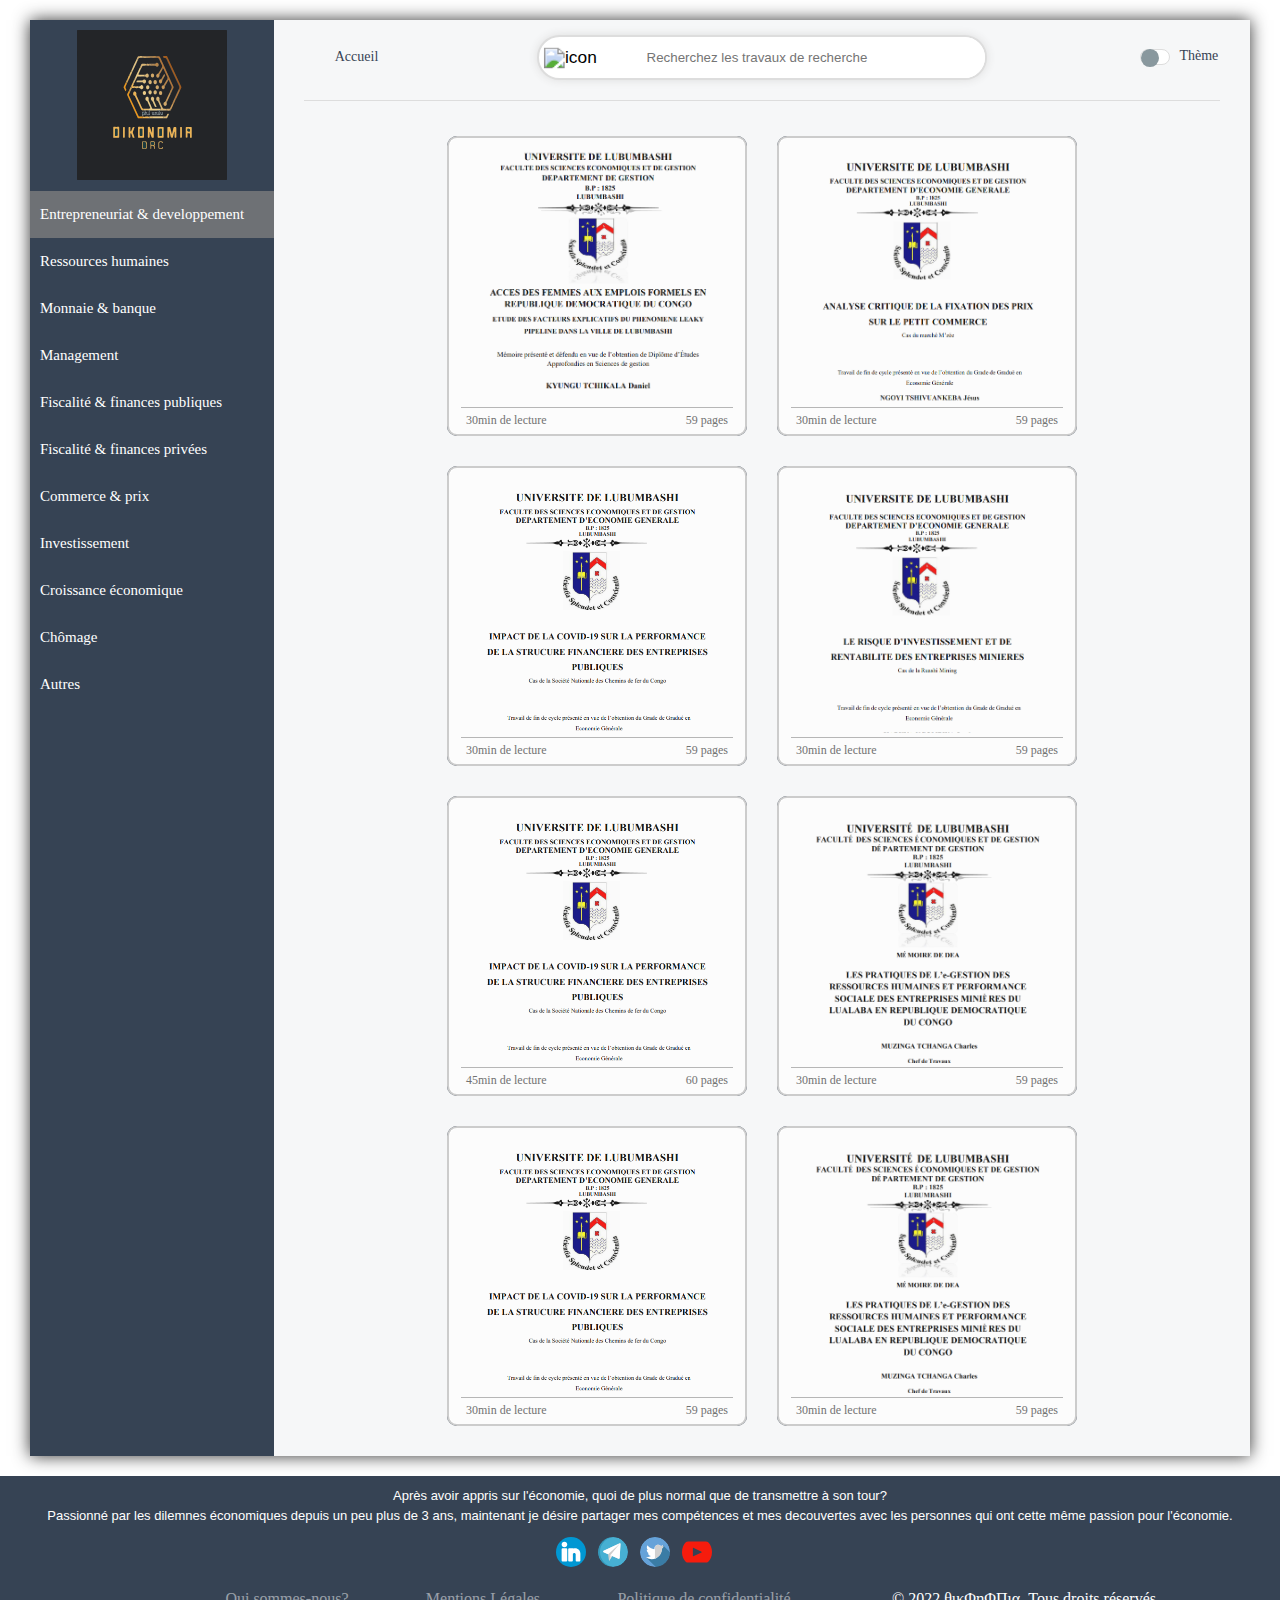
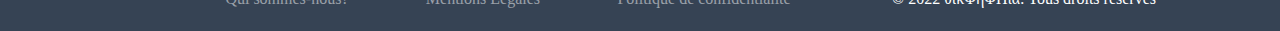
==== TFE-container.html @ 93c29324 "Add files via upload" ====
<!DOCTYPE html>
<html lang="fr">
<head>
    <meta charset="UTF-8">
    <meta http-equiv="X-UA-Compatible" content="IE=edge">
    <meta name="viewport" content="width=device-width, initial-scale=1.0">
    <title>Recherchez les travaux de recherche scientifique</title>
    <link rel="stylesheet" href="config-css.css">
    <link rel="stylesheet" href="style-1.css">
    <link rel="stylesheet" href="style-last.css">
    <link rel="stylesheet" href="TFE-container.css">
</head>
<body>
    <div class="container light-mode">
        <main class="main">
            <section class="first-section">
                <nav class="side-bar menu">
                    <div class="container"> 
                        <h1 class="titre-s"><img src="icones/oikonomia-logo.svg" alt=""></h1>
                        <ul class="list">
                            <li><a href="#" class="active">Entrepreneuriat & developpement</a></li>
                            <li><a href="#">Ressources humaines</a></li>
                            <li><a href="#">Monnaie & banque</a></li>
                            <li><a href="#">Management</a></li>
                            <li><a href="#">Fiscalité & finances publiques</a></li>
                            <li><a href="#">Fiscalité & finances privées</a></li>
                            <li><a href="#">Commerce & prix</a></li>
                            <li><a href="#">Investissement</a></li>
                            <li><a href="#">Croissance économique</a></li>
                            <li><a href="#">Chômage</a></li>
                            <li><a href="#">Autres</a></li>
                        </ul>
                    </div>
                </nav>
                <div class="main-bar">
                    <button class="menu-btn">
                        <span class="bar"></span>
                    </button>
                    <div class="main-bar-header">
                        <div class="back-home">
                            <a href="index.html">Accueil</a>
                        </div>
                        <form action="#" method="get">
                            <button type="submit">
                                <img src="icones/search.svg" alt="icon">
                            </button>
                            <input type="search" name="search" id="search" placeholder="Recherchez les travaux de recherche" required>
                        </form>
                        <div class="toggle-theme">
                            <input type="checkbox" name="theme" id="theme">
                            <label for="theme">Thème</label>
                        </div>
                    </div>
                    <article class="board active">
                        <div class="box-container">
                            <a href="#" class="box">
                                <img src="images/carousel-1/Acces_des_femmes_aux_emplois_formels_en_RDC_oikonomia2022.png" alt="">
                                <div class="content">
                                    <div class="info">
                                        <h3>
                                            <i class="icon"></i>
                                            30min de lecture
                                        </h3>
                                        <h3>
                                            <i class="icon"></i>
                                            59 pages
                                        </h3>
                                    </div>
                                </div>
                            </a>
                            <a href="#" class="box">
                                <img src="images/carousel-1/Analyse_critique_de_la_fixation_des_prix_sur_le_petit_commerce_oikonomia2022.png" alt="article">
                                <div class="content">
                                    <div class="info">
                                        <h3>
                                            <i class="icon"></i>
                                            30min de lecture
                                        </h3>
                                        <h3>
                                            <i class="icon"></i>
                                            59 pages
                                        </h3>
                                    </div>
                                </div>
                            </a>
                            <a href="#" class="box">
                                <img src="images/carousel-1/Impact_de_la_covid19_sur_la_performance_financiere_des_entreprises_publiques_oikonomia2022.png" alt="article">
                                <div class="content">
                                    <div class="info">
                                        <h3>
                                            <i class="icon"></i>
                                            30min de lecture
                                        </h3>
                                        <h3>
                                            <i class="icon"></i>
                                            59 pages
                                        </h3>
                                    </div>
                                </div>
                            </a>
                            <a href="TFE/AfficheurTFE.html" class="box">
                                <img src="images/carousel-1/Le_risque_d-investissement_et_de_rentabilité_des_entreprises_minieres.png" alt="article">
                                <div class="content">
                                    <div class="info">
                                        <h3>
                                            <i class="icon"></i>
                                            30min de lecture
                                        </h3>
                                        <h3>
                                            <i class="icon"></i>
                                            59 pages
                                        </h3>
                                    </div>
                                </div>
                            </a>
                            <a href="#" class="box">
                                <img src="images/carousel-1/Impact_de_la_covid19_sur_la_performance_financiere_des_entreprises_publiques_oikonomia2022.png" alt="article">
                                <div class="content">
                                    <div class="info">
                                        <h3>
                                            <i class="icon"></i>
                                            45min de lecture
                                        </h3>
                                        <h3>
                                            <i class="icon"></i>
                                            60 pages
                                        </h3>
                                    </div>
                                </div>
                            </a>
                            <a href="#" class="box">
                                <img src="images/carousel-1/LES_PRATIQUES_DE_L’e-GESTION_DES_RESSOURCES_HUMAINES_ET_PERFORMANCE_SOCIALE_DES_ENTREPRISES_MINIÈRES_DU_LUALABA_EN_RDC_oikonomia2022.png" alt="article">
                                <div class="content">
                                    <div class="info">
                                        <h3>
                                            <i class="icon"></i>
                                            30min de lecture
                                        </h3>
                                        <h3>
                                            <i class="icon"></i>
                                            59 pages
                                        </h3>
                                    </div>
                                </div>
                            </a>
                            <a href="#" class="box">
                                <img src="images/carousel-1/Impact_de_la_covid19_sur_la_performance_financiere_des_entreprises_publiques_oikonomia2022.png" alt="article">
                                <div class="content">
                                    <div class="info">
                                        <h3>
                                            <i class="icon"></i>
                                            30min de lecture
                                        </h3>
                                        <h3>
                                            <i class="icon"></i>
                                            59 pages
                                        </h3>
                                    </div>
                                </div>
                            </a>
                            <a href="#" class="box">
                                <img src="images/carousel-1/LES_PRATIQUES_DE_L’e-GESTION_DES_RESSOURCES_HUMAINES_ET_PERFORMANCE_SOCIALE_DES_ENTREPRISES_MINIÈRES_DU_LUALABA_EN_RDC_oikonomia2022.png" alt="article">
                                <div class="content">
                                    <div class="info">
                                        <h3>
                                            <i class="icon"></i>
                                            30min de lecture
                                        </h3>
                                        <h3>
                                            <i class="icon"></i>
                                            59 pages
                                        </h3>
                                    </div>
                                </div>
                            </a>
                        </div>
                    </article>
                    <article class="board">
                        <div class="box-container">
                            <a href="#" class="box">
                                <img src="images/carousel-1/Acces_des_femmes_aux_emplois_formels_en_RDC_oikonomia2022.png" alt="">
                                <div class="content">
                                    <div class="info">
                                        <h3>
                                            <i class="icon"></i>
                                            30min de lecture
                                        </h3>
                                        <h3>
                                            <i class="icon"></i>
                                            59 pages
                                        </h3>
                                    </div>
                                </div>
                            </a>
                            <a href="#" class="box">
                                <img src="images/carousel-1/Analyse_critique_de_la_fixation_des_prix_sur_le_petit_commerce_oikonomia2022.png" alt="article">
                                <div class="content">
                                    <div class="info">
                                        <h3>
                                            <i class="icon"></i>
                                            30min de lecture
                                        </h3>
                                        <h3>
                                            <i class="icon"></i>
                                            59 pages
                                        </h3>
                                    </div>
                                </div>
                            </a>
                            <a href="#" class="box">
                                <img src="images/carousel-1/Impact_de_la_covid19_sur_la_performance_financiere_des_entreprises_publiques_oikonomia2022.png" alt="article">
                                <div class="content">
                                    <div class="info">
                                        <h3>
                                            <i class="icon"></i>
                                            30min de lecture
                                        </h3>
                                        <h3>
                                            <i class="icon"></i>
                                            59 pages
                                        </h3>
                                    </div>
                                </div>
                            </a>
                            <a href="#" class="box">
                                <img src="images/carousel-1/LES_PRATIQUES_DE_L’e-GESTION_DES_RESSOURCES_HUMAINES_ET_PERFORMANCE_SOCIALE_DES_ENTREPRISES_MINIÈRES_DU_LUALABA_EN_RDC_oikonomia2022.png" alt="article">
                                <div class="content">
                                    <div class="info">
                                        <h3>
                                            <i class="icon"></i>
                                            35min de lecture
                                        </h3>
                                        <h3>
                                            <i class="icon"></i>
                                            125 pages
                                        </h3>
                                    </div>
                                </div>
                            </a>
                        </div>
                    </article>
                    <article class="erreur-board">
                        <p>Ce contenu n'est pas encore disponible</p>
                    </article>
                </div>
            </section>
        </main>

        <footer class="footer">
            <div class="footer-description">
                <p>
                    Après avoir appris sur l'économie, quoi de plus normal
                    que de transmettre à son tour?
                </p>
                <p> 
                    Passionné par les dilemnes économiques depuis un peu plus
                    de 3 ans, maintenant je désire partager mes compétences et 
                    mes decouvertes avec les personnes qui ont cette même passion 
                    pour l'économie.
                </p>
                <div class="social">
                    <a href="#" class="linkedin"></a>
                    <a href="#" class="telegram"></a>
                    <a href="#" class="twitter"></a>
                    <a href="#" class="youtube"></a>
                </div>
            </div>
            <div class="footer-bottom">
                <div class="mentions">
                    <a href="#">Qui sommes-nous?</a>
                    <a href="#">Mentions Légales</a>
                    <a href="#">Politique de confidentialité</a>
                </div>
                <div class="copyright">&#x00a9; 2022 &#x03b8;&#x03b9;&#x03ba;&#x03a6;&#x03b7;&#x03a6;&#x03a0;&#x03b9;&#x03b1;. Tous droits réservés</div>
            </div>
        </footer>
    </div>

    <script src="config-js.js"></script>
    <script src="TFE-container.js"></script>
</body>
</html>
---- config-css.css ----
/* font */
@font-face {
    font-family: poppins;
    src: url(font/Poppins-Regular.ttf);
}
@font-face {
    font-family: oswald ;
    src: url(font/Oswald-Regular.ttf);
}

/* font */

/* variable */
:root {
    --theme-vert: #6696a6;
    --theme-blanc: #fff;
    --theme-gris-1: #ddd;
    --theme-gris-2: #f0f0f0;
    --theme-gris-3: #d3d3dd;
    --theme-link: blue;
    --theme-noir: #334;
}
/* variable */

/* reset */

html, body, div, span, applet, object, iframe,
h1, h2, h3, h4, h5, h6, p, blockquote, pre,
a, abbr, acronym, address, big, cite, code,
del, dfn, em, img, ins, kbd, q, s, samp,
small, strike, strong, sub, sup, tt, var,
b, u, i, center,
dl, dt, dd, ol, ul, li,
fieldset, form, label, legend,
table, caption, tbody, tfoot, thead, tr, th, td,
article, aside, canvas, details, embed, 
figure, figcaption, footer, header, hgroup, 
menu, nav, output, ruby, section, summary,
time, mark, audio, video {
	margin: 0;
	padding: 0;
	border: 0;
	font-size: 100%;
	font: inherit;
	vertical-align: baseline;
}
/* HTML5 display-role reset for older browsers */
article, aside, details, figcaption, figure, 
footer, header, hgroup, menu, nav, section {
	display: block;
}

ol, ul {
	list-style: none;
}
blockquote, q {
	quotes: none;
}
blockquote:before, blockquote:after,
q:before, q:after {
	content: '';
	content: none;
}

a {
    text-decoration: none;
    color: inherit;
}

/* mine reset */
b {
    font-weight: 700;
}


* {
    margin: 0;
    padding: 0;
    box-sizing: border-box;
    scroll-behavior: smooth;
}

*::-webkit-scrollbar {
    width: 7.5px;
}

*::-webkit-scrollbar-thumb {
    background: transparent;
    transition: background-color .5s;
}

*::-webkit-scrollbar-thumb:hover {
    background: rgb(35, 37, 43, .7);
}

*::-webkit-scrollbar-track {
    background: transparent;
    transition: background-color .5s;
}

*::-webkit-scrollbar-track:hover {
    background: #dde;
}

hr {
    margin: 5px 0 10px 0;
    border: solid .01px rgb(51, 51, 68, .6);
}

/*  */
body {
    font-family: poppins;
    font-size: 12px;
    width: 100vw;
    overflow-x: hidden;
}

.scroll-down > header {
    transform: translate3d(0, -100%, 0);
}

.scroll-up > header {
    filter: drop-shadow(0 -10px -20px rgb(170, 170, 170));
    -webkit-filter: drop-shadow(0 -10px -20px rgb(170, 170, 170));
    -moz-filter: drop-shadow(0 -10px -20px rgb(170, 170, 170));
    -o-filter: drop-shadow(0 -10px -20px rgb(170, 170, 170));
    -ms-filter: drop-shadow(0 -10px -20px rgb(170, 170, 170));
}

.titre-s {
    font-family: oswald, sans-serif;
    font-weight: 600;
    font-size: 18px;
    line-height: 1.5;
}
/* afficheur TFE */

.icon-min {
    width: 30px;
    height: 30px;
}

.img-min {
    width: 300px;
    height: 210px;
}

.img-max {
    width: 100%;
    height: 250px;
    height: 30vh;
}

.titre-s-2 {
    font-size: 14px;
    font-weight: 800;
    line-height: 1.5;
}

.titre-s-3 {
    font-size: 12.5px;
    font-weight: 700;
    line-height: 2;
    text-decoration: underline;
}


/* Afficheur TFE  */

/*modals */

.modals-container {
    color: black;
    visibility: hidden;
    position: fixed;
    top: 0;
    left: 0;
    width: 100vw;
    height: 100vh;
    transition: visibility .4s;
    user-select: none;
    z-index: 30000;
}

.modals-container.active {
    visibility: visible;
}

.overlay {
    opacity: 0;
    position: absolute;
    width: 100%;
    height: 100%;
    background: #333333d3;
    user-select: none;
    transition: opacity .4s .2s ease-out;
    z-index: 20000;
}

.modals-container.active .overlay {
    opacity: 1;
    transition: opacity .4s ease-out;
}

.modales {
    user-select: none;
    opacity: 0;
    width: 90vw;
    padding: 15px 0;
    background: rgb(253, 250, 250);
    border-radius: 5px;
    border: solid .1px rgba(221, 221, 238, 0.5);
    box-shadow: 0 0 5px rgba(51, 51, 51, 0.5);
    position: absolute;
    top: 40%;
    left: 50%;
    transform: translate(-50%, calc(-50% - 50px));
    transition: opacity .4s ease-out, transform .4s ease-out;
    z-index: 20001;
}

.modals-container.active .modales {
    opacity: 1;
    transform: translate(-50%, -50%);
    transition: opacity .4s .2s ease-out, transform .4s .2s ease-out;
}

.close-modal {
    border: none;
    font-size: 1.6em;
    position: absolute;
    top: 5px;
    right: 10px;
    cursor: pointer;
    background: transparent;
    color: #666;
    user-select: none;
}

.close-modal:hover {
    color: #334;
}

/* toggle theme */

.toggle-theme{
    position: relative;
}

.toggle-theme input {
    position: absolute;
    opacity: 0;
}

.toggle-theme label {
    display: grid;
    grid-template-columns: 2em 1fr;
    grid-template-areas: "checkbox label";
    gap: .7em;
}

.toggle-theme label:before {
    content: '';
    grid-area: checkbox;
    display: block;
    width: 100%;
    height: 1em;
    border-radius: 1em;
    border: solid 1.6px var(--theme-gris-1, #333);
    background: #fff;
    margin-top: .1em;
    transition: background-color .5s, border-color .3s, box-shadow .2s ;
}

.toggle-theme label::after {
    content: '';
    grid-area: checkbox;
    display: block;
    position: relative;
    /* left: 2px;
    top: 2px;
    width: calc(1em - 2px);
    height: calc(1em - 2px); */
    left: 1px;
    width: calc(1.2em - -1px);
    height: calc(1.2em - -1px);
    border-radius: 50%;
    background: #89989e;
    margin-top: .1em;
    transition: background-color .5s, transform .3s;
}

.toggle-theme input:checked + label:before {
    background: var(--theme-vert, #6696a6);
    border-color: var(--theme-vert, #6696a6);
}

.toggle-theme input:checked + label:after {
    background: #f0f0f0;
    transform: translateX(.8em);
}

.toggle-theme input:focus + label:before {
    border-color: var(--theme-vert, #6696a6);
    box-shadow: 0 0 0 1px #c4dbf9;
}
---- style-1.css ----
/* header css début */


header {
    z-index: 999;
    position: fixed;
    top: 0;
    left: 0;
    width: 100%;
    display: flex;
    justify-content: space-between;
    align-items: center;
    background: #232528;
    box-shadow: 0 5px 25px rgb(0 0 0 / 20%);
    padding: 0 80px;
    transition: .6s;
}

/* logo */

.logo {
    display: flex;
    align-items: center;
    overflow: hidden;
}

.logo > div {
    display: flex;
    align-items: center;
}

.logo > img {
    width: 80px;
    transform: scale(1.5);
}

.logo a {
    color: #fff;
    font-size: 2em;
    font-weight: 500;
    text-decoration: none;
    letter-spacing: 2px;
    user-select: none;
}

/* navbar */

.nav {
    position: relative;
    line-height: 50px;
}

.nav .menu {
    position: relative;
    display: flex;
    justify-content: center;
    list-style: none;
    user-select: none;
}

.menu-item > a {
    color: #fff;
    font-size: 16px;
    text-decoration: none;
    margin: 20px;
    padding: 25px 0;
}

.menu-item > a:hover {
    color: #469dff;
    transition: .3s;
}

.menu-item .sub-menu {
    position: absolute;
    background: #232528;
    top: 50px;
    line-height: 40px;
    list-style: none;
    border-radius: 0 0 8px 8px;
    box-shadow: 0 5px 25px rgb(0 0 0 / 20%);
    pointer-events: none;
    transform: translateY(20px);
    opacity: 0;
    transition: .3s;
    transition-property: transform, opacity;
}

.menu-item:hover .sub-menu {
    pointer-events: all;
    transform: translateY(0);
    opacity: 1;
}

.menu-item .sub-menu .sub-item {
    position: relative;
    padding: 7px 0;
    cursor: pointer;
    box-shadow: inset 0px -30px 5px -30px rgba(255, 255, 255, .1);
}

.menu-item .sub-menu .sub-item > a {
    color: #fff;
    font-size: 14px;
    text-decoration: none;
    padding: 15px 30px;
}

.menu-item .sub-menu .sub-item:hover {
    background: #4080ef;
}

.menu-item .sub-menu .sub-item:last-child {
    border-radius: 0 0 8px 8px;
}

.menu-btn {
    display: none;
}


/* responsive nav */

@media screen and (max-width:1030px) {

    .nav .menu {
        position: fixed;
        display: block;
        background: rgb(35, 37, 43, .9);
        min-width: 350px;
        height: 100vh;
        top: 0;
        right: -100%;
        padding: 90px 50px;
        visibility: hidden;
        overflow-y: auto;
        text-align: center;
        transition: .5s;
        transition-property: right, visibility;
    }

    .nav .menu.show-nav {
        right: 0;
        visibility: visible;
        width: 100%;
    }

    .menu-item {
        position: relative;
    }

    .menu-item > a:hover {
        letter-spacing: .15em;
    }

    .menu-item .sub-menu {
        opacity: 1;
        position: relative;
        top: 0;
        transform: translateX(10px);
        background: rgba(255, 255, 255, .1);
        border-radius: 5px;
        overflow: hidden;
        height: 0;
        visibility: hidden;
        transition: .3s;
        transition-property: visibility, height;
    }

    @keyframes slide {
        0% {
            transform: translateY(4px);
        }
        50% {
            transform: translateY(2px);
        }
        100% {
            transform: translateY(0);
        }
    }

    .menu-item .sub-menu.active {
        visibility: visible;
        height: 100%;
        animation: slide 3s;
    }

    .menu-item:hover .sub-menu {
        transform: translateX(10px);
    }

    .menu-item .sub-menu .sub-item {
        box-shadow: none;
    }

    .menu-item .sub-menu .sub-item:hover {
        background: none;
    }

    .menu-item .sub-menu .sub-item a:hover {
        color: #4080ef;
        transition: .3s;
    }

    .menu-btn {
        position: relative;
        width: 38px;
        height: 35px;
        background: transparent;
        border: none;
        cursor: pointer;
        display: block;
    }

    .bar {
        display: block;
        width: 38px;
        height: 4px;
        border-radius: 3px;
        background: #fff;
        transition: all .5s ease-in-out;
    }

    .bar::before, .bar::after {
        content: '';
        width: 38px;
        height: 4px;
        position: absolute;
        left: 0;
        background: #fff;
        border-radius: 3px;
        transition: all .5s ease-in-out;
    }

    .bar::before {
        transform: translateY(-10px);
    }

    .bar::after {
        transform: translateY(10px);
    }

    .active .bar {
        width: 0;
        background: transparent;
    }

    .active .bar::before {
        transform: rotate(45deg);
    }

    .active .bar::after {
        transform: rotate(-45deg);
    }


    header {
        padding: 10px 15px;
    }
}

/* header css fin */
---- style-last.css ----
.footer {
    background: #232528;
    color: #fff;
}

.banniere-logo {
    width: 100vw;
    height: 100px;
    border-bottom: dashed .2px #ddd;
    text-align: center;
}

.banniere-logo img {
    width: 60vw;
    height: -webkit-fill-available;
    height: 99px;
}

.footer-description {
    padding: 10px 30px;
}

.footer-description p {
    font-size: 13px;
    text-align: center;
    /* text-indent: .5cm; */
    line-height: 1.5;
    font-family: sans-serif;
    /* font-weight: 700; */
}

.social {
    display: flex;
    align-items: center;
    justify-content: center;
    padding-top: 1em;
}

.social a {
    display: block;
    width: 30px;
    height: 30px;
    border-radius: 50%;
    margin-right: 1em;
    background: url(icones/linkedin-linked-in-svgrepo-com.svg) center center / cover no-repeat;
}

.social a:hover {
    opacity: .6;
    transform: scale(.95);
}

.social a.telegram {
    background: url(icones/telegram-svgrepo-com.svg) center center / cover no-repeat;
}

.social a.twitter {
    background: url(icones/twitter-svgrepo-com.svg) center center / cover no-repeat;
}

.social a.youtube {
    background: url(icones/youtube-svgrepo-com.svg) center center / cover no-repeat;
}

.footer-bottom {
    text-align: center;
    font-size: 16px;
    padding-bottom: 10px;
}

.mentions {
    display: flex;
    justify-content: space-evenly;
    flex-wrap: wrap;
    padding: 10px 40px;
}

.mentions a {
    padding: 0 1em;
    text-decoration: none;
    font-size: inherit;
    line-height: 1.5;
    color: #ffffff80;
    color: rgb(255, 255, 255, .5);
    transition: .2s;
    transition-property: color;
}

.mentions a:hover {
    color: #fff;
}

@media screen and (min-width:800px) {
    .banniere-logo {
        height: 100px;
    }

    .footer-bottom {
        display: flex;
        align-items: center;
        justify-content: center;
        width: 100vw;
    }

    .mentions {
        width: 60%;
    }
}
---- TFE-container.css ----
.light-mode {
    --theme-blanc: #f5f6f7d9;
    --theme-vert: #6696a6;
    --theme-gris-1: #ddd;
    --theme-gris-2: #f0f0f0;
    --theme-gris-3: #d3d3dd;
    --theme-link: blue;
    --theme-noir: #364354;
    --theme-gris-box-shadow: #ddd;
    --theme-blanc-font-1: #fff;
    --theme-blanc-font-2: #364354;
}

.light-mode.dark-mode {
    --theme-blanc: #364354;
    --theme-noir: #334;
    /* --theme-blanc: rgb(18 10 39); */
    --theme-gris-box-shadow: transparent;
    --theme-blanc-font-1: #fff;
    --theme-blanc-font-2: #fff;
}

body {
    font-size: 10px;
}

/*  */
.main {
    position: relative;
    padding: 12px 0.5em;
}

.first-section {
    display: flex;
    justify-content: space-between;
    box-shadow: 0 0 1rem #333;
    color: var(--theme-blanc-font-1);
    overflow: hidden;
    position: relative;
}
/* side-bar */
.side-bar {
    flex-basis: 20%;
    background: var(--theme-noir, #334);
    padding: 10px 0;
    user-select: none;
}

.side-bar .container {
    position: sticky;
    top: 0;
    left: 0;
    right: 0;
    overflow-x: scroll;
    height: 100vh;
}

.titre-s {
    width: 150px;
    margin: 0 auto 5px;
}

.list li a {
    display: block;
    font-size: 15px;
    padding: 15px 10px;
    cursor: pointer;
}

.list li a:hover {
    background: rgb(125, 125, 125, .5);
    transition: .2s ease;
}

.list li a.active {
    font-weight: 500;
    background: rgba(125, 125, 125, .8);
}

/* main */

.main-bar {
    flex-basis: 100%;
    padding: 15px 0;
    background: var(--theme-blanc, #fff);
    color: var(--theme-blanc-font-2);
}

/*  */
.side-bar {
    transform: translateX(-100%);
    position: absolute;
    z-index: 1000;
    transition: transform .3s;
}

.menu-btn {
    font-size: inherit;
    margin-left: 10px;
    width: 3.17em;
    height: 2.92em;
}

.bar {
    width: 2.5em;
    height: 0.33em;
}

.bar::before {
    transform: translateY(-0.73em);
}

.bar::after {
    transform: translateY(0.73em);
}

.bar::before, .bar::after {
    width: 3.17em;
    height: 0.33em;
}

.bar, .bar::after, .bar::before {
    background: #364354;
}

.active > .bar::after, .active > .bar::before {
    background: #f0f0f4;
}

.side-bar.show-nav {
    transform: translate(0);
}

.side-bar.show-nav + .main-bar .menu-btn {
    z-index: 15000;
}

/*  */

.main-bar-header {
    display: flex;
    align-items: center;
    justify-content: center;
    padding: 0 0 20px 0;
    font-size: inherit;
    margin: 0 .73em;
    border-bottom: solid 1px #ddd;
}

.main-bar-header form {
    border: none;
    width: 100%;
    height: 2.75em;
    background: #fff;
    border-radius: 45px;
    box-shadow: 0 0 10px var(--theme-gris-box-shadow);
    display: flex;
    align-items: center;
    margin: auto;
    user-select: none;
    transform: translateY(-3em);
}

.main-bar-header form:hover {
    border: solid 2px var(--theme-vert, #6696a6);
}

.main-bar-header form button {
    background: none;
    border: none;
    text-align: center;
    flex-basis: 15%;
    display: flex;
    justify-content: center;
    align-items: center;
    padding: 0 7px;
    transform: scale(1);
    cursor: pointer;
    transition: transform cubic-bezier(0.785, 0.135, 0.15, 0.86);
}

.main-bar-header form button[type="submit"]:hover {
    transform: scale(1.4);
    transition: transform cubic-bezier(0.785, 0.135, 0.15, 0.86);
}

.main-bar-header form input[type="search"] {
    flex-basis: 90%;
    height: 100%;
    border: none;
    border-top-right-radius: 45px;
    border-bottom-right-radius: 45px;
    padding: 0px 10%;
}

.main-bar-header form input[type="search"]:focus-visible {
    outline: none;
}

.main-bar-header .toggle-theme, .main-bar-header .back-home {
    flex-basis: 80px;
    text-align: center;
}

.back-home a:before {
    content: '';
    display: inline-block;
    width: 20px;
    height: 20px;
    vertical-align: middle;
    margin-top: -2px;
    margin-right: 5px;
    background: url(icones/home.svg) center center / contain no-repeat;
}

.erreur-board {
    display: none;
    align-items: center;
    justify-content: center;
    height: 100%;
    width: 100%;
    font-size: 15px;
}

.erreur-board.active {
    display: flex;
}

.board {
    display: none;
}

.board.active {
    display: block;
}

.fade{
    opacity: 0;
    transition: opacity 0.5s;
}

.fade.in{
    opacity: 1;
}

.box-container{
    display: flex;
    align-items: center;
    justify-content: center;
    flex-wrap: wrap;
    margin-top: 20px;
}

.box-container .box{
    display: block;
    width: 25em;
    height: 25em;
    background: #fff;
    box-shadow: 0 0 .5px var(--theme-noir, #334);
    border:solid 2px rgba(0,0,0,.2);
    position: relative;
    margin: 15px;
    padding: 2px;
    border-radius: 10px;
    user-select: none;
    overflow: hidden;  
}

.box-container .box:after {
    content: '';
    position: absolute;
    top: 0;
    left: 0;
    right: 0;
    bottom: 0;
    border-radius: 10px;
    background: rgb(51 51 51 / 2%);
    background: var(--theme-gris-1, #ddd);
    opacity: 10%;
}

.box-container .box:before {
    content: '';
    font-size: 30px;
    display: flex;
    justify-content: center;
    align-items: center;
    position: absolute;
    top: 0;
    left: 0;
    right: 0;
    bottom: 0;
    border-radius: 10px;
    background: rgb(51 51 51 / 1%);
    transform: translateY(-100%);
    transition: background-color .3s, transform .2s;
}

.box-container .box:hover:before {
    content: '=>';
    background: rgb(51 51 51 / 34%);
    transform: translate(0);
}

.box-container .box img{
    height: 90%;
    width: 100%;
    object-fit: cover;
    object-position: 25% 8%;
}

.box-container .box .content{
    padding: 0 10px;
}

.box-container .box .content .title{
    color:#444;
    font-size: 18px;
}

.box-container .box .content .title:hover{
    text-decoration: underline;
}

.box-container .box .content .info{
    display: flex;
    justify-content: space-between;
    align-items: center;
    border-top: .1rem solid rgba(0,0,0,.3);
}

.box-container .box .content .info h3{
    font-size: 12px;
    padding: 5px;
    color:#666;
}

.box-container .box .content .info h3 i{
    color:#f39c12;
}

/* footer */

.footer {
    background: var(--theme-noir, #364354);
}

/* 
@media screen and (prefers-color-scheme: dark) {
    .light-mode {
        --theme-blanc: #f5f6f7;
        /* --theme-noir: #1a1c55; *
    }
} */

@media screen and (min-width:720px) {

    body {
        font-size: 12px;
    }

    .main {
        padding: 20px 2.5em;
    }

    .main-bar-header {
        font-size: 14px;
        margin: 0 30px;
    }

    .main-bar-header form {
        border: solid 2px #ddd;
        width: 450px;
        height: 45px;
        transform: translate(0);
    }

    .main-bar-header form button {
        padding: 0;
        transform: scale(1.3);
    }

    .box-container .box {
        width:300px;
        height: 300px;
    }
}

@media screen and (min-width:920px) { 

.side-bar {
    transform: translate(0);
    position: initial;
}

.main-bar {
    flex-basis: 80%;
}

.menu-btn {
    display: none;
}
}
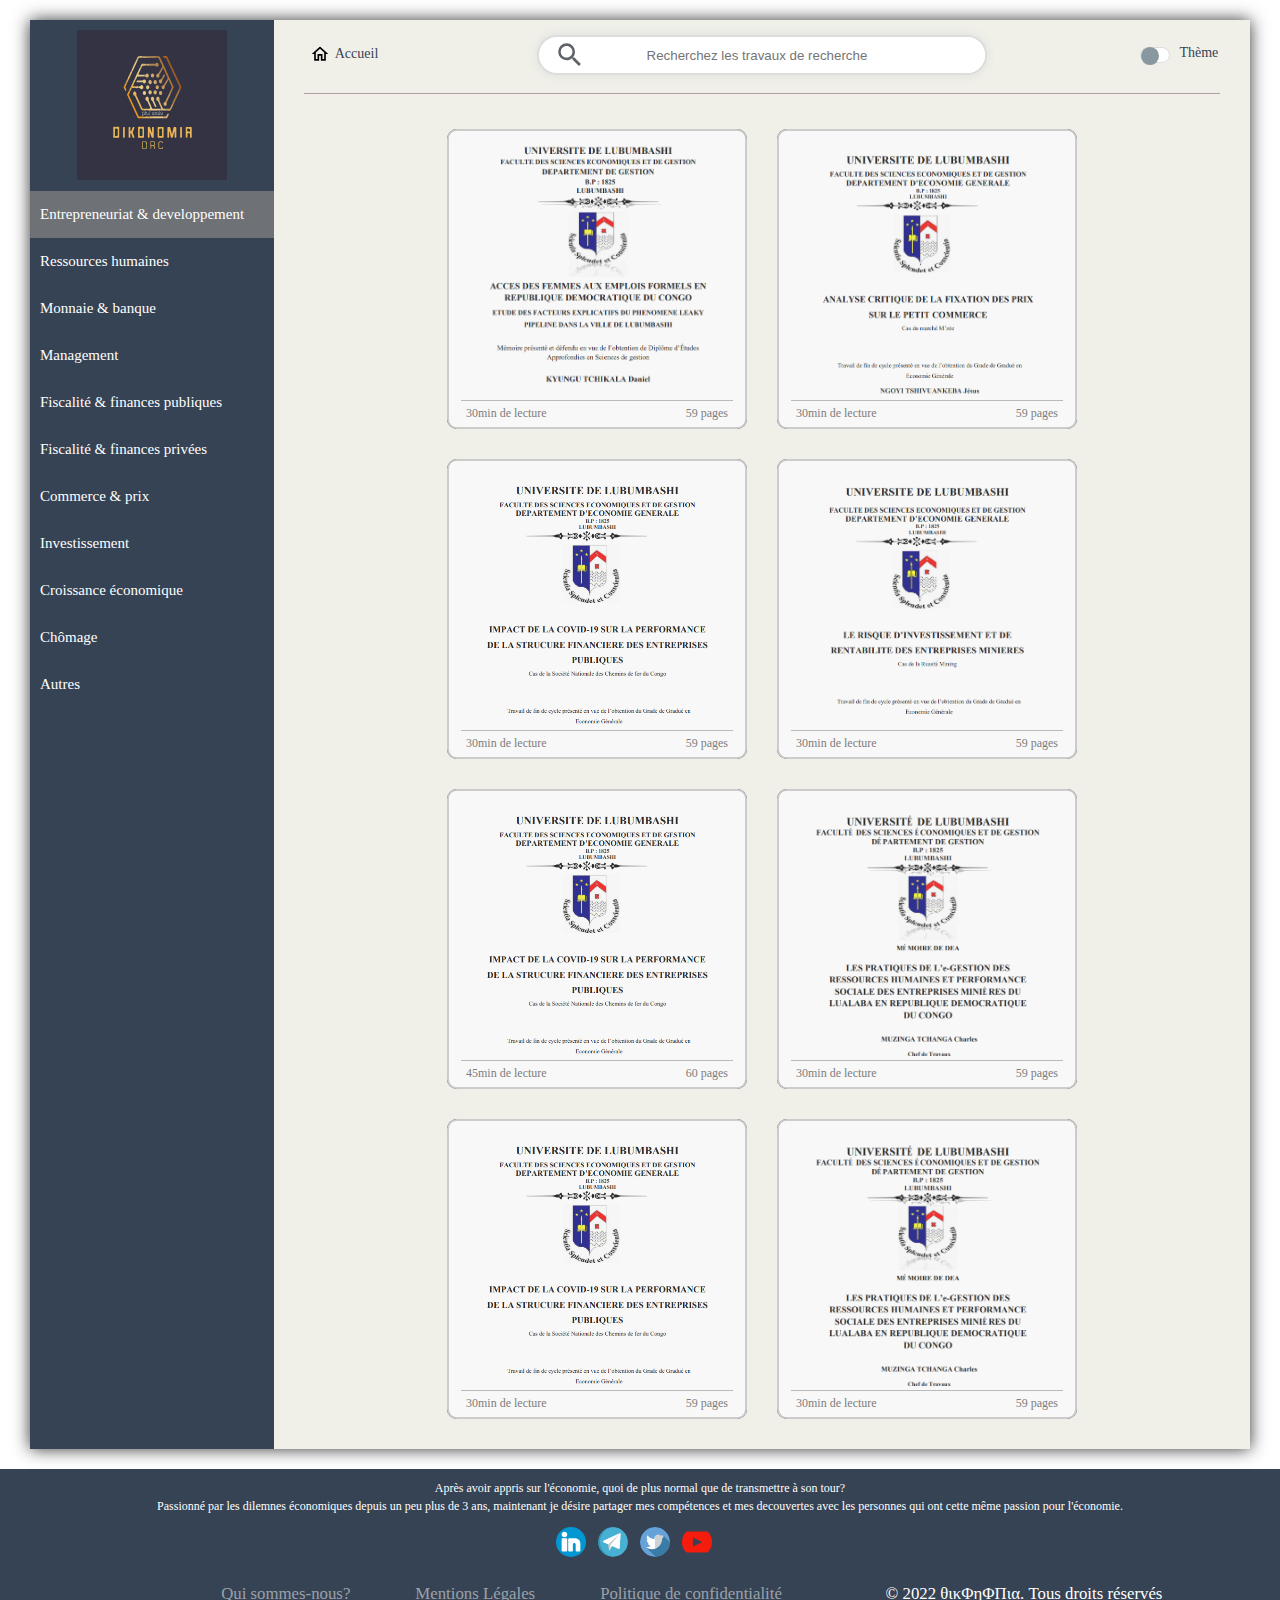
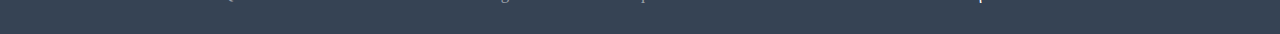
==== commit 24a5d00a: "Add files via upload" ====
--- a/TFE-container.html
+++ b/TFE-container.html
@@ -2,7 +2,7 @@
 <html lang="fr">
 <head>
     <meta charset="UTF-8">
-    <meta http-equiv="X-UA-Compatible" content="IE=edge">
+    <!-- <meta http-equiv="X-UA-Compatible" content="IE=edge"> -->
     <meta name="viewport" content="width=device-width, initial-scale=1.0">
     <title>Recherchez les travaux de recherche scientifique</title>
     <link rel="stylesheet" href="config-css.css">
@@ -33,7 +33,7 @@
                     </div>
                 </nav>
                 <div class="main-bar">
-                    <button class="menu-btn">
+                    <button class="menu-btn" title="button">
                         <span class="bar"></span>
                     </button>
                     <div class="main-bar-header">
@@ -259,10 +259,10 @@
                     pour l'économie.
                 </p>
                 <div class="social">
-                    <a href="#" class="linkedin"></a>
-                    <a href="#" class="telegram"></a>
-                    <a href="#" class="twitter"></a>
-                    <a href="#" class="youtube"></a>
+                    <a href="#" title="social-link" class="linkedin"></a>
+                    <a href="#" title="social-link" class="telegram"></a>
+                    <a href="#" title="social-link" class="twitter"></a>
+                    <a href="#" title="social-link" class="youtube"></a>
                 </div>
             </div>
             <div class="footer-bottom">
--- a/config-css.css
+++ b/config-css.css
@@ -1,11 +1,20 @@
+/*
+* Prefixed by https://autoprefixer.github.io
+* PostCSS: v8.4.14,
+* Autoprefixer: v10.4.7
+* Browsers: last 15 version
+*/
+
 /* font */
 @font-face {
     font-family: poppins;
-    src: url(font/Poppins-Regular.ttf);
+    src: url('font/Poppins-Regular.ttf') format('opentype');
+    font-display: swap;
 }
 @font-face {
-    font-family: oswald ;
-    src: url(font/Oswald-Regular.ttf);
+    font-family: oswald;
+    src: url('font/Oswald-Regular.ttf') format('opentype');
+    font-display: swap;
 }
 
 /* font */
@@ -76,7 +85,8 @@
 * {
     margin: 0;
     padding: 0;
-    box-sizing: border-box;
+    -webkit-box-sizing: border-box;
+            box-sizing: border-box;
     scroll-behavior: smooth;
 }
 
@@ -86,6 +96,7 @@
 
 *::-webkit-scrollbar-thumb {
     background: transparent;
+    -webkit-transition: background-color .5s;
     transition: background-color .5s;
 }
 
@@ -95,6 +106,7 @@
 
 *::-webkit-scrollbar-track {
     background: transparent;
+    -webkit-transition: background-color .5s;
     transition: background-color .5s;
 }
 
@@ -116,7 +128,8 @@
 }
 
 .scroll-down > header {
-    transform: translate3d(0, -100%, 0);
+    -webkit-transform: translate3d(0, -100%, 0);
+            transform: translate3d(0, -100%, 0);
 }
 
 .scroll-up > header {
@@ -177,8 +190,13 @@
     left: 0;
     width: 100vw;
     height: 100vh;
+    -webkit-transition: visibility .4s;
+    -o-transition: visibility .4s;
     transition: visibility .4s;
-    user-select: none;
+    -webkit-user-select: none;
+       -moz-user-select: none;
+        -ms-user-select: none;
+            user-select: none;
     z-index: 30000;
 }
 
@@ -192,37 +210,60 @@
     width: 100%;
     height: 100%;
     background: #333333d3;
-    user-select: none;
+    -webkit-user-select: none;
+       -moz-user-select: none;
+        -ms-user-select: none;
+            user-select: none;
+    -webkit-transition: opacity .4s .2s ease-out;
+    -o-transition: opacity .4s .2s ease-out;
     transition: opacity .4s .2s ease-out;
     z-index: 20000;
 }
 
 .modals-container.active .overlay {
     opacity: 1;
+    -webkit-transition: opacity .4s ease-out;
+    -o-transition: opacity .4s ease-out;
     transition: opacity .4s ease-out;
 }
 
 .modales {
-    user-select: none;
+    -webkit-user-select: none;
+       -moz-user-select: none;
+        -ms-user-select: none;
+            user-select: none;
     opacity: 0;
     width: 90vw;
     padding: 15px 0;
     background: rgb(253, 250, 250);
     border-radius: 5px;
     border: solid .1px rgba(221, 221, 238, 0.5);
-    box-shadow: 0 0 5px rgba(51, 51, 51, 0.5);
+    -webkit-box-shadow: 0 0 5px rgba(51, 51, 51, 0.5);
+            box-shadow: 0 0 5px rgba(51, 51, 51, 0.5);
     position: absolute;
     top: 40%;
     left: 50%;
-    transform: translate(-50%, calc(-50% - 50px));
+    -webkit-transform: translate(-50%, calc(-50% - 50px));
+        -ms-transform: translate(-50%, calc(-50% - 50px));
+            transform: translate(-50%, calc(-50% - 50px));
+    -webkit-transition: opacity .4s ease-out, -webkit-transform .4s ease-out;
+    transition: opacity .4s ease-out, -webkit-transform .4s ease-out;
+    -o-transition: opacity .4s ease-out, transform .4s ease-out;
     transition: opacity .4s ease-out, transform .4s ease-out;
+    transition: opacity .4s ease-out, transform .4s ease-out, -webkit-transform .4s ease-out;
     z-index: 20001;
 }
 
 .modals-container.active .modales {
     opacity: 1;
-    transform: translate(-50%, -50%);
+    -webkit-transform: translate(-50%, -50%);
+        -ms-transform: translate(-50%, -50%);
+            transform: translate(-50%, -50%);
+    -webkit-transition: opacity .4s .2s ease-out, -webkit-transform .4s .2s ease-out;
+    transition: opacity .4s .2s ease-out, -webkit-transform .4s .2s ease-out;
+    -o-transition: opacity .4s .2s ease-out, transform .4s .2s ease-out;
     transition: opacity .4s .2s ease-out, transform .4s .2s ease-out;
+    transition: opacity .4s .2s ease-out, transform .4s .2s ease-out, -webkit-transform .4s .2s ease-out;
 }
 
 .close-modal {
@@ -234,7 +275,10 @@
     cursor: pointer;
     background: transparent;
     color: #666;
-    user-select: none;
+    -webkit-user-select: none;
+       -moz-user-select: none;
+        -ms-user-select: none;
+            user-select: none;
 }
 
 .close-modal:hover {
@@ -253,13 +297,17 @@
 }
 
 .toggle-theme label {
+    display: -ms-grid;
     display: grid;
+    -ms-grid-columns: 2em .7em 1fr;
     grid-template-columns: 2em 1fr;
-    grid-template-areas: "checkbox label";
+        grid-template-areas: "checkbox label";
     gap: .7em;
 }
 
 .toggle-theme label:before {
+    -ms-grid-row: 1;
+    -ms-grid-column: 1;
     content: '';
     grid-area: checkbox;
     display: block;
@@ -269,10 +317,16 @@
     border: solid 1.6px var(--theme-gris-1, #333);
     background: #fff;
     margin-top: .1em;
+    -webkit-transition: background-color .5s, border-color .3s, -webkit-box-shadow .2s;
+    transition: background-color .5s, border-color .3s, -webkit-box-shadow .2s;
+    -o-transition: background-color .5s, border-color .3s, box-shadow .2s ;
     transition: background-color .5s, border-color .3s, box-shadow .2s ;
+    transition: background-color .5s, border-color .3s, box-shadow .2s, -webkit-box-shadow .2s;
 }
 
 .toggle-theme label::after {
+    -ms-grid-row: 1;
+    -ms-grid-column: 1;
     content: '';
     grid-area: checkbox;
     display: block;
@@ -287,7 +341,11 @@
     border-radius: 50%;
     background: #89989e;
     margin-top: .1em;
+    -webkit-transition: background-color .5s, -webkit-transform .3s;
+    transition: background-color .5s, -webkit-transform .3s;
+    -o-transition: background-color .5s, transform .3s;
     transition: background-color .5s, transform .3s;
+    transition: background-color .5s, transform .3s, -webkit-transform .3s;
 }
 
 .toggle-theme input:checked + label:before {
@@ -297,10 +355,13 @@
 
 .toggle-theme input:checked + label:after {
     background: #f0f0f0;
-    transform: translateX(.8em);
+    -webkit-transform: translateX(.8em);
+        -ms-transform: translateX(.8em);
+            transform: translateX(.8em);
 }
 
 .toggle-theme input:focus + label:before {
     border-color: var(--theme-vert, #6696a6);
-    box-shadow: 0 0 0 1px #c4dbf9;
+    -webkit-box-shadow: 0 0 0 1px #c4dbf9;
+            box-shadow: 0 0 0 1px #c4dbf9;
 }--- a/TFE-container.css
+++ b/TFE-container.css
@@ -1,10 +1,20 @@
+/*
+* Prefixed by https://autoprefixer.github.io
+* PostCSS: v8.4.14,
+* Autoprefixer: v10.4.7
+* Browsers: last 15 version
+*/
+
 .light-mode {
     --theme-blanc: #f5f6f7d9;
+    --theme-blanc: #e4e7e9b8;
+    --theme-blanc-mainbar: #eeeee7e8;
     --theme-vert: #6696a6;
     --theme-gris-1: #ddd;
     --theme-gris-2: #f0f0f0;
     --theme-gris-3: #d3d3dd;
     --theme-link: blue;
+    --theme-noir-sidebar: #333344e0;
     --theme-noir: #364354;
     --theme-gris-box-shadow: #ddd;
     --theme-blanc-font-1: #fff;
@@ -13,7 +23,8 @@
 
 .light-mode.dark-mode {
     --theme-blanc: #364354;
-    --theme-noir: #334;
+    --theme-blanc-mainbar: rgba(4, 43, 61);
+    --theme-noir: #2a3441;
     /* --theme-blanc: rgb(18 10 39); */
     --theme-gris-box-shadow: transparent;
     --theme-blanc-font-1: #fff;
@@ -31,22 +42,32 @@
 }
 
 .first-section {
-    display: flex;
-    justify-content: space-between;
-    box-shadow: 0 0 1rem #333;
+    display: -webkit-box;
+    display: -ms-flexbox;
+    display: flex;
+    -webkit-box-pack: justify;
+        -ms-flex-pack: justify;
+            justify-content: space-between;
+    -webkit-box-shadow: 0 0 1rem #333;
+            box-shadow: 0 0 1rem #333;
     color: var(--theme-blanc-font-1);
     overflow: hidden;
     position: relative;
 }
 /* side-bar */
 .side-bar {
-    flex-basis: 20%;
-    background: var(--theme-noir, #334);
+    -ms-flex-preferred-size: 20%;
+        flex-basis: 20%;
+    background: var(--theme-noir-sidebar, #334);
     padding: 10px 0;
-    user-select: none;
+    -webkit-user-select: none;
+       -moz-user-select: none;
+        -ms-user-select: none;
+            user-select: none;
 }
 
 .side-bar .container {
+    position: -webkit-sticky;
     position: sticky;
     top: 0;
     left: 0;
@@ -69,6 +90,8 @@
 
 .list li a:hover {
     background: rgb(125, 125, 125, .5);
+    -webkit-transition: .2s ease;
+    -o-transition: .2s ease;
     transition: .2s ease;
 }
 
@@ -80,18 +103,26 @@
 /* main */
 
 .main-bar {
-    flex-basis: 100%;
+    -ms-flex-preferred-size: 100%;
+        flex-basis: 100%;
     padding: 15px 0;
     background: var(--theme-blanc, #fff);
+    background: var(--theme-blanc-mainbar, #eee7e8);
     color: var(--theme-blanc-font-2);
 }
 
 /*  */
 .side-bar {
-    transform: translateX(-100%);
+    -webkit-transform: translateX(-100%);
+        -ms-transform: translateX(-100%);
+            transform: translateX(-100%);
     position: absolute;
     z-index: 1000;
+    -webkit-transition: -webkit-transform .3s;
+    transition: -webkit-transform .3s;
+    -o-transition: transform .3s;
     transition: transform .3s;
+    transition: transform .3s, -webkit-transform .3s;
 }
 
 .menu-btn {
@@ -107,20 +138,25 @@
 }
 
 .bar::before {
-    transform: translateY(-0.73em);
+    -webkit-transform: translateY(-0.73em);
+        -ms-transform: translateY(-0.73em);
+            transform: translateY(-0.73em);
 }
 
 .bar::after {
-    transform: translateY(0.73em);
+    -webkit-transform: translateY(0.73em);
+        -ms-transform: translateY(0.73em);
+            transform: translateY(0.73em);
 }
 
 .bar::before, .bar::after {
-    width: 3.17em;
+    width: 3em;
     height: 0.33em;
 }
 
 .bar, .bar::after, .bar::before {
     background: #364354;
+    background: var(--theme-blanc-font-2);
 }
 
 .active > .bar::after, .active > .bar::before {
@@ -128,7 +164,9 @@
 }
 
 .side-bar.show-nav {
-    transform: translate(0);
+    -webkit-transform: translate(0);
+        -ms-transform: translate(0);
+            transform: translate(0);
 }
 
 .side-bar.show-nav + .main-bar .menu-btn {
@@ -138,27 +176,44 @@
 /*  */
 
 .main-bar-header {
-    display: flex;
-    align-items: center;
-    justify-content: center;
-    padding: 0 0 20px 0;
+    display: -webkit-box;
+    display: -ms-flexbox;
+    display: flex;
+    -webkit-box-align: center;
+        -ms-flex-align: center;
+            align-items: center;
+    -webkit-box-pack: center;
+        -ms-flex-pack: center;
+            justify-content: center;
+    padding: 0 0 1.3em 0;
     font-size: inherit;
     margin: 0 .73em;
     border-bottom: solid 1px #ddd;
+    border-bottom: solid 1px #b09f9f;
 }
 
 .main-bar-header form {
     border: none;
     width: 100%;
-    height: 2.75em;
+    height: 3.1em;
     background: #fff;
     border-radius: 45px;
-    box-shadow: 0 0 10px var(--theme-gris-box-shadow);
-    display: flex;
-    align-items: center;
+    -webkit-box-shadow: 0 0 10px var(--theme-gris-box-shadow);
+            box-shadow: 0 0 10px var(--theme-gris-box-shadow);
+    display: -webkit-box;
+    display: -ms-flexbox;
+    display: flex;
+    -webkit-box-align: center;
+        -ms-flex-align: center;
+            align-items: center;
     margin: auto;
-    user-select: none;
-    transform: translateY(-3em);
+    -webkit-user-select: none;
+       -moz-user-select: none;
+        -ms-user-select: none;
+            user-select: none;
+    -webkit-transform: translateY(-3em);
+        -ms-transform: translateY(-3em);
+            transform: translateY(-3em);
 }
 
 .main-bar-header form:hover {
@@ -169,23 +224,43 @@
     background: none;
     border: none;
     text-align: center;
-    flex-basis: 15%;
-    display: flex;
-    justify-content: center;
-    align-items: center;
+    -ms-flex-preferred-size: 15%;
+        flex-basis: 15%;
+    display: -webkit-box;
+    display: -ms-flexbox;
+    display: flex;
+    -webkit-box-pack: center;
+        -ms-flex-pack: center;
+            justify-content: center;
+    -webkit-box-align: center;
+        -ms-flex-align: center;
+            align-items: center;
     padding: 0 7px;
-    transform: scale(1);
+    -webkit-transform: scale(1);
+        -ms-transform: scale(1);
+            transform: scale(1);
     cursor: pointer;
+    -webkit-transition: -webkit-transform cubic-bezier(0.785, 0.135, 0.15, 0.86);
+    transition: -webkit-transform cubic-bezier(0.785, 0.135, 0.15, 0.86);
+    -o-transition: transform cubic-bezier(0.785, 0.135, 0.15, 0.86);
     transition: transform cubic-bezier(0.785, 0.135, 0.15, 0.86);
+    transition: transform cubic-bezier(0.785, 0.135, 0.15, 0.86), -webkit-transform cubic-bezier(0.785, 0.135, 0.15, 0.86);
 }
 
 .main-bar-header form button[type="submit"]:hover {
-    transform: scale(1.4);
+    -webkit-transform: scale(1.4);
+        -ms-transform: scale(1.4);
+            transform: scale(1.4);
+    -webkit-transition: -webkit-transform cubic-bezier(0.785, 0.135, 0.15, 0.86);
+    transition: -webkit-transform cubic-bezier(0.785, 0.135, 0.15, 0.86);
+    -o-transition: transform cubic-bezier(0.785, 0.135, 0.15, 0.86);
     transition: transform cubic-bezier(0.785, 0.135, 0.15, 0.86);
+    transition: transform cubic-bezier(0.785, 0.135, 0.15, 0.86), -webkit-transform cubic-bezier(0.785, 0.135, 0.15, 0.86);
 }
 
 .main-bar-header form input[type="search"] {
-    flex-basis: 90%;
+    -ms-flex-preferred-size: 90%;
+        flex-basis: 90%;
     height: 100%;
     border: none;
     border-top-right-radius: 45px;
@@ -198,7 +273,8 @@
 }
 
 .main-bar-header .toggle-theme, .main-bar-header .back-home {
-    flex-basis: 80px;
+    -ms-flex-preferred-size: 80px;
+        flex-basis: 80px;
     text-align: center;
 }
 
@@ -215,14 +291,23 @@
 
 .erreur-board {
     display: none;
-    align-items: center;
-    justify-content: center;
-    height: 100%;
+    -webkit-box-align: center;
+        -ms-flex-align: center;
+            align-items: center;
+    -webkit-box-pack: center;
+        -ms-flex-pack: center;
+            justify-content: center;
+    height: -webkit-max-content;
+    height: -moz-max-content;
+    height: max-content;
     width: 100%;
     font-size: 15px;
+    padding: 30px;
 }
 
 .erreur-board.active {
+    display: -webkit-box;
+    display: -ms-flexbox;
     display: flex;
 }
 
@@ -236,6 +321,8 @@
 
 .fade{
     opacity: 0;
+    -webkit-transition: opacity 0.5s;
+    -o-transition: opacity 0.5s;
     transition: opacity 0.5s;
 }
 
@@ -244,10 +331,17 @@
 }
 
 .box-container{
-    display: flex;
-    align-items: center;
-    justify-content: center;
-    flex-wrap: wrap;
+    display: -webkit-box;
+    display: -ms-flexbox;
+    display: flex;
+    -webkit-box-align: center;
+        -ms-flex-align: center;
+            align-items: center;
+    -webkit-box-pack: center;
+        -ms-flex-pack: center;
+            justify-content: center;
+    -ms-flex-wrap: wrap;
+        flex-wrap: wrap;
     margin-top: 20px;
 }
 
@@ -256,13 +350,17 @@
     width: 25em;
     height: 25em;
     background: #fff;
-    box-shadow: 0 0 .5px var(--theme-noir, #334);
+    -webkit-box-shadow: 0 0 .5px var(--theme-noir, #334);
+            box-shadow: 0 0 .5px var(--theme-noir, #334);
     border:solid 2px rgba(0,0,0,.2);
     position: relative;
     margin: 15px;
     padding: 2px;
     border-radius: 10px;
-    user-select: none;
+    -webkit-user-select: none;
+       -moz-user-select: none;
+        -ms-user-select: none;
+            user-select: none;
     overflow: hidden;  
 }
 
@@ -276,15 +374,21 @@
     border-radius: 10px;
     background: rgb(51 51 51 / 2%);
     background: var(--theme-gris-1, #ddd);
-    opacity: 10%;
+    opacity: 20%;
 }
 
 .box-container .box:before {
     content: '';
     font-size: 30px;
-    display: flex;
-    justify-content: center;
-    align-items: center;
+    display: -webkit-box;
+    display: -ms-flexbox;
+    display: flex;
+    -webkit-box-pack: center;
+        -ms-flex-pack: center;
+            justify-content: center;
+    -webkit-box-align: center;
+        -ms-flex-align: center;
+            align-items: center;
     position: absolute;
     top: 0;
     left: 0;
@@ -292,21 +396,31 @@
     bottom: 0;
     border-radius: 10px;
     background: rgb(51 51 51 / 1%);
-    transform: translateY(-100%);
+    -webkit-transform: translateY(-100%);
+        -ms-transform: translateY(-100%);
+            transform: translateY(-100%);
+    -webkit-transition: background-color .3s, -webkit-transform .2s;
+    transition: background-color .3s, -webkit-transform .2s;
+    -o-transition: background-color .3s, transform .2s;
     transition: background-color .3s, transform .2s;
+    transition: background-color .3s, transform .2s, -webkit-transform .2s;
 }
 
 .box-container .box:hover:before {
-    content: '=>';
+    content: url(icones/info_black_24dp.svg);
     background: rgb(51 51 51 / 34%);
-    transform: translate(0);
+    -webkit-transform: translate(0);
+        -ms-transform: translate(0);
+            transform: translate(0);
 }
 
 .box-container .box img{
     height: 90%;
     width: 100%;
-    object-fit: cover;
-    object-position: 25% 8%;
+    -o-object-fit: cover;
+       object-fit: cover;
+    -o-object-position: 25% 8%;
+       object-position: 25% 8%;
 }
 
 .box-container .box .content{
@@ -323,15 +437,20 @@
 }
 
 .box-container .box .content .info{
-    display: flex;
-    justify-content: space-between;
-    align-items: center;
+    display: -webkit-box;
+    display: -ms-flexbox;
+    display: flex;
+    -webkit-box-pack: justify;
+        -ms-flex-pack: justify;
+            justify-content: space-between;
+    -webkit-box-align: center;
+        -ms-flex-align: center;
+            align-items: center;
     border-top: .1rem solid rgba(0,0,0,.3);
 }
 
 .box-container .box .content .info h3{
-    font-size: 12px;
-    padding: 5px;
+    padding: .42em;
     color:#666;
 }
 
@@ -343,6 +462,29 @@
 
 .footer {
     background: var(--theme-noir, #364354);
+}
+
+.footer-description {
+    padding: .83em 2.5em;
+}
+
+.footer-description p {
+    font-size: inherit;
+    font-family: inherit;
+}
+
+.social a {
+    width: 2.5em;
+    height: 2.5em;
+}
+
+.footer-bottom {
+    font-size: 1.4em;
+    padding-bottom: .83em;
+}
+
+.mentions {
+    padding: .83em 3.3em;
 }
 
 /* 
@@ -371,13 +513,17 @@
     .main-bar-header form {
         border: solid 2px #ddd;
         width: 450px;
-        height: 45px;
-        transform: translate(0);
+        height: 40px;
+        -webkit-transform: translate(0);
+            -ms-transform: translate(0);
+                transform: translate(0);
     }
 
     .main-bar-header form button {
         padding: 0;
-        transform: scale(1.3);
+        -webkit-transform: scale(1.3);
+            -ms-transform: scale(1.3);
+                transform: scale(1.3);
     }
 
     .box-container .box {
@@ -389,12 +535,16 @@
 @media screen and (min-width:920px) { 
 
 .side-bar {
-    transform: translate(0);
+    -webkit-transform: translate(0);
+        -ms-transform: translate(0);
+            transform: translate(0);
     position: initial;
+    background: var(--theme-noir, #364354);
 }
 
 .main-bar {
-    flex-basis: 80%;
+    -ms-flex-preferred-size: 80%;
+        flex-basis: 80%;
 }
 
 .menu-btn {
